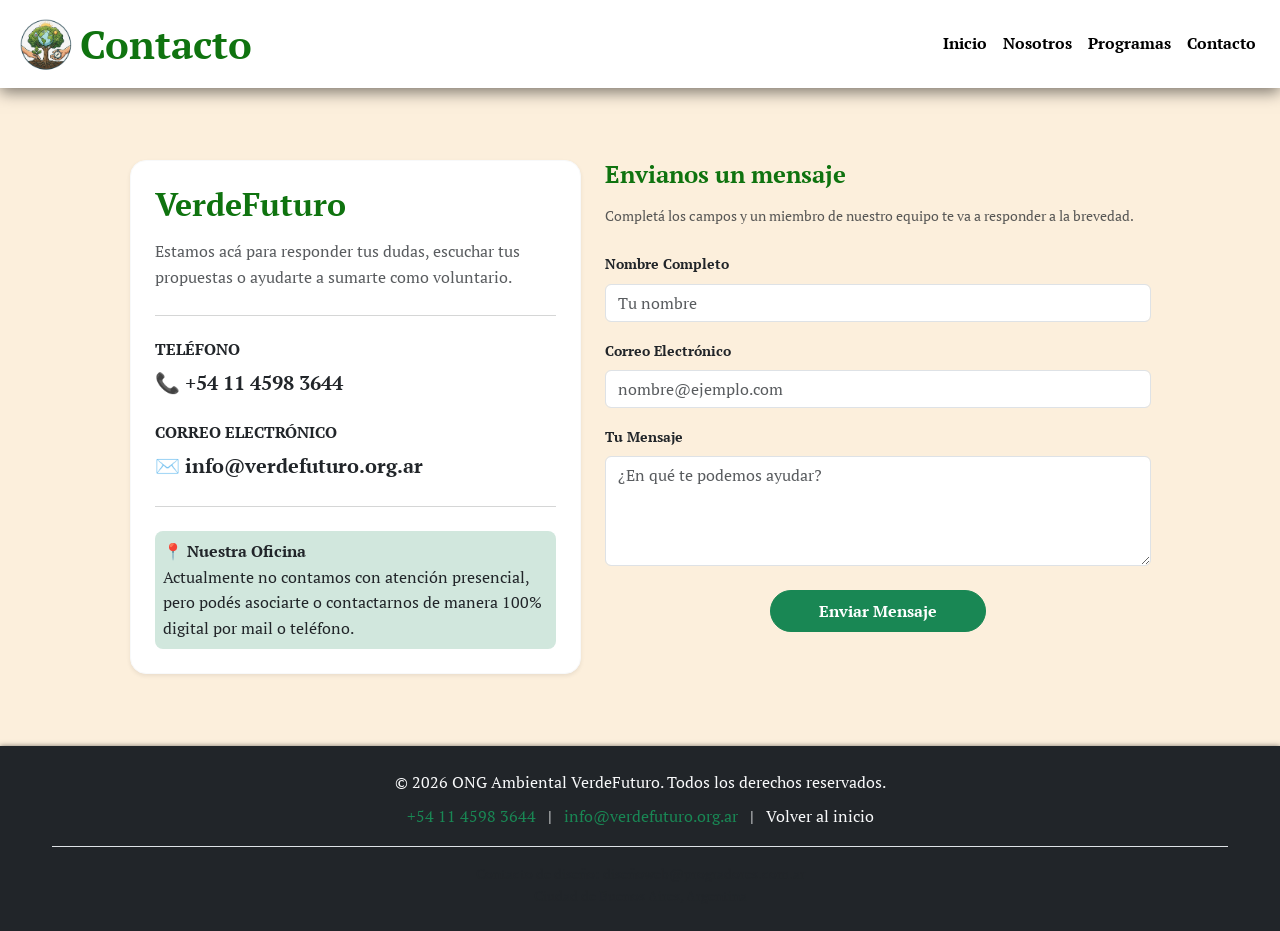
==== contacto.html @ bfc44a6f "style: cambio fondo de oficina" ====
<!DOCTYPE html>
<html lang="es">
<head>
    <meta charset="UTF-8">
    <meta name="viewport" content="width=device-width, initial-scale=1.0">
    <title>Contacto | VerdeFuturo</title>
    <link rel="preconnect" href="https://fonts.googleapis.com">
    <link rel="preconnect" href="https://fonts.gstatic.com" crossorigin>
    <link href="https://fonts.googleapis.com/css2?family=Arsenal:ital,wght@0,400;0,700;1,400;1,700&family=Istok+Web:ital,wght@0,400;0,700;1,400;1,700&family=Open+Sans:ital,wght@0,300..800;1,300..800&family=PT+Serif:ital,wght@0,400;0,700;1,400;1,700&display=swap" rel="stylesheet">
    <link href="https://cdn.jsdelivr.net/npm/bootstrap@5.3.3/dist/css/bootstrap.min.css" rel="stylesheet">
    <link rel="stylesheet" href="css/estilos.css">
</head>
<body id="subir-al-inicio">
    <header> 
        <nav class="navbar navbar-expand-lg px-3">
            <div class="navbar-brand logo d-flex align-items-center gap-1">
                <a href="index.html"><img src="imagenes/verdefuturo.png" alt="Logotipo de la ONG" class="d-inline-block align-text-top" loading="lazy"></a>
                <h1 id="titulo">Contacto</h1>
            </div>
            <button class="navbar-toggler" type="button" data-bs-toggle="collapse" data-bs-target="#menuCelular">
                <span class="navbar-toggler-icon"></span>
            </button>
            <div class="collapse navbar-collapse" id="menuCelular">
                <ul class="navbar-nav ms-auto text-center">
                    <li class="nav-item"><a class="nav-link" href="index.html">Inicio</a></li>
                    <li class="nav-item"><a class="nav-link" href="nosotros.html">Nosotros</a></li>
                    <li class="nav-item"><a class="nav-link" href="programas.html">Programas</a></li>
                    <li class="nav-item"><a class="nav-link" href="contacto.html">Contacto</a></li>
                </ul>
            </div>
        </nav>
    </header>
    <main class="container my-5">
        <div class="row g-4 justify-content-center">
            
            <div class="col-12 col-md-5">
                <div class="p-4 h-100 rounded-4 shadow-sm bg-white border border-light">
                    <h2 class="mb-3 color-texto-primario fw-bold">VerdeFuturo</h2>
                    <p class="text-muted mb-4">Estamos acá para responder tus dudas, escuchar tus propuestas o ayudarte a sumarte como voluntario.</p>
                    
                    <hr class="text-muted my-4">

                    <div class="mb-4">
                        <h3 class="fs-6 fw-bold text-uppercase">Teléfono</h3>
                        <a href="tel:+541145983644" class="d-block text-decoration-none text-dark fw-semibold fs-5">📞 +54 11 4598 3644</a>
                    </div>

                    <div class="mb-4">
                        <h3 class="fs-6 fw-bold text-uppercase">Correo Electrónico</h3>
                        <a href="mailto:info@verdefuturo.org.ar" class="d-block text-decoration-none text-dark fw-semibold fs-5">✉️ info@verdefuturo.org.ar</a>
                    </div>

                    <hr class="text-muted my-4">

                    <div class="bg-success-subtle border-0 rounded-3 p-2"> 
                        <strong class="d-block">📍 Nuestra Oficina</strong>
                        Actualmente no contamos con atención presencial, pero podés asociarte o contactarnos de manera 100% digital por mail o teléfono.
                    </div>
                </div>
            </div>
            <div class="col-12 col-md-6">
                <form class="formulario-inscripcion h-100 m-0">
                    <h3 class="h4 fw-bold mb-3 color-texto-primario">Envianos un mensaje</h3>
                    <p class="text-muted small mb-4">Completá los campos y un miembro de nuestro equipo te va a responder a la brevedad.</p>

                    <div class="mb-3">
                        <label for="nombreContacto" class="form-label fw-bold small">Nombre Completo</label>
                        <input type="text" class="form-control" id="nombreContacto" placeholder="Tu nombre" required>
                    </div>
                    <div class="mb-3">
                        <label for="emailContacto" class="form-label fw-bold small">Correo Electrónico</label>
                        <input type="email" class="form-control" id="emailContacto" placeholder="nombre@ejemplo.com" required>
                    </div>

                    <div class="mb-3">
                        <label for="mensajeContacto" class="form-label fw-bold small">Tu Mensaje</label>
                        <textarea class="form-control" id="mensajeContacto" rows="4" placeholder="¿En qué te podemos ayudar?" required></textarea>
                    </div>

                    <div class="text-center mt-4">
                        <button type="submit" class="btn btn-success rounded-pill fw-bold px-5 py-2">Enviar Mensaje</button>
                    </div>
                </form>
            </div>
        </div>
    </main>
    <footer class="bg-dark text-light py-4 mt-5 text-center">
        <div class="container" style="max-width: 1200px;">
            <p class="mb-2">&copy; 2026 ONG Ambiental VerdeFuturo. Todos los derechos reservados.</p>
            <div class="mb-3">
                <a href="tel:+541145983644" class="text-success text-decoration-none mx-2">+54 11 4598 3644</a> | 
                <a href="mailto:info@verdefuturo.org.ar" class="text-success text-decoration-none mx-2">info@verdefuturo.org.ar</a> | 
                <a href="#subir-al-inicio" class="text-light text-decoration-none mx-2">Volver al inicio</a>
            </div>
            <address class="text-muted small m-0 border-top pt-3">
                Contacto de diseño: <a href="mailto:diseñoweb@progradores.com.ar" class="text-muted text-decoration-none">diseñoweb@progradores.com.ar</a><br>
                Ciudad de Buenos Aires, Argentina
            </address>
        </div>
    </footer>
    <script src="https://cdn.jsdelivr.net/npm/bootstrap@5.3.3/dist/js/bootstrap.bundle.min.js"></script>
</body>
</html>
---- css/estilos.css ----
/* VARIABLES */
:root{
    --color-primario: rgb(15, 115, 15);
    --color-secundario: #2ba329;
    --color-caja: #c9b0afc2;
    --fuente: "PT Serif", serif;    /* Fuente importada de google fonts*/
}

*{
    box-sizing: border-box;
    margin: 0;
    padding: 0;
}
.color-texto-primario{
    color: var(--color-primario)
}
header{
    position: sticky;   /* Permite que el header se quede fijo en la parte superior al hacer scroll */
    top: 0;             /* Se pega al top de la ventana */
    width: 100%;         /* Ocupa todo el ancho de la ventana */
    font-family: var(--fuente);
    background-color: white;
    z-index: 1; /*Para que quede encima de todo*/
    box-shadow: 0 4px 15px rgba(0, 0, 0, 0.518); /* Sombra */
}

/* NAVBAR */
.nav-link{
    color: black;
    font-weight: bold;
}

/*Aplicamos el color verde de la ONG y el subrayado al pasar el mouse */
.nav-link:hover {
    color: var(--color-primario);
    text-decoration: underline;
}
/*header .nav-links{
    display: flex;
    align-items: center;
    justify-content: space-between;
    padding: 0.5rem;
    color: black;
}

/* LOGO + TEXTO A LA IZQUIERDA */
/*header .logo{
    display: flex;
    align-items: center;
    gap: 1rem;
}

/* IMAGEN */
header .logo img{
    transition: 0.2s;
    cursor: pointer;
    width: 60px;
    height: 60px;
}

header .logo img:hover{
    transform: scale(1.1);
}

/* TEXTO */
header .logo h1{
    margin: 0;
    color: var(--color-primario);
}


body{
    font-family: var(--fuente);
    font-size: 16px;
    line-height: 1.6;   /* Separación de renglones */
    margin: 0 auto;     /* Separación del resto de los elementos */
    background-color: rgb(252, 239, 220);
}

/*MENU*/
main{
    padding: 1.5rem;
}

main .menu-presentacion{
    text-align: center;
    background-image: url('../imagenes/portada.png');
    border-radius: 30px;
    box-shadow: 0px 0px 5px rgb(0, 0, 0, 0.7);
    background-size: cover;
    background-repeat: no-repeat;
    background-position: center center;

    width: 100%;
    height: clamp(400px,100vh,800px);

    display: flex;
    flex-direction: column;
    justify-content: center;
    align-items: center;
    margin-bottom: 1.5rem;  /* Separación con que bloque inferior*/
}  
.menu-texto{
    margin-top: -150px;
}
.menu-texto h2{
    text-shadow: 2px 2px 5px rgba(0, 0, 0, 0.2);
}
.menu-texto p{
    color: rgb(255, 255, 255);
    text-shadow: 2px 2px 5px rgba(0, 0, 0, 1);
}

main .boton-presentacion button{
    margin-top: 25px;
    margin-left: 10px;
    margin-right: 10px;
}

article, footer .formulario{
    background-color: white;
}

article{
    margin: 20px 20px 15px;
    border: solid white;
    border-radius: 30px;
}
article em{
    font-style: normal;
}
/* TODOS LOS SIGUIENTES ESTILOS SE USAN EN EL INDEX.HTML*/
.estilo-container{  /* Bloque genérico*/
    margin-top: 20px;
    box-shadow: 0px 0px 5px rgba(0, 0, 0, 0.5);
    border: solid white;
    border-radius: 30px;
    background-color: white;
    padding: 1.5rem;
}
.contenedor-resaltado{ /* Se encarga de resaltar la palabras importantes*/
    color: var(--color-primario);
    font-weight: bold;
}
.contenedor-texto{ /* Bloque genérico de centrado de texto*/
    display: flex;
    flex-direction: column;
    justify-content: center;
    align-items: center;
    text-align: center;
}
.contenedor-imagen{
    max-width: 250px;
}
.color-bloq-impacto-logrado{
    color: var(--color-secundario);
}
footer{
    font-size: 1rem;
    color: rgb(0, 0, 0);
    box-shadow: 0px 0px 5px rgba(0, 0, 0, 0.5);
}

.formulario form{
    display: flex;
    flex-direction: column;
    gap: 0.3rem;
}

.formulario label {
    font-weight: bold;
}

.formulario input, .formulario select, .formulario textarea {
    font-family: var(--fuente);
    padding: 0.3rem;
    font-size: small;
}

/* button{
    background-color: var(--color-secundario);
    color: white;
    border: none;
    padding: 1rem;
    cursor: pointer;
    border-radius: 20px;
    font-size: medium;
    font-weight: bold;
    align-self: center;
    font-size: small;
    display: inline-block;
    transition: 0.2s;
}

button:hover{
    transform: scale(1.1);
} */

.resaltar{
    color: rgb(6, 138, 6);
    text-shadow: 2px 2px 5px rgba(0, 0, 0, 0.607);
}

.quienes-somos{
    padding: 1rem;
    margin: 10px;
    border-radius: 10px;
}

.quienes-somos img{
    width: 100%;
    max-width: 400px;
    margin: 1rem auto;
}

.contenedor-programas{
    display: flex; /* Permite usar flexbox para organizar las tarjetas de los programas */
    flex-direction: row; /* Organiza las tarjetas en una fila */
    gap: 30px; /* Agrega espacio entre las tarjetas */
    justify-content: center; /* Distribuye las tarjetas estirando el espacio sobrante entre ellas hacia los extremos */
    padding: 20px; /* Agrega algo de espacio alrededor de las tarjetas para que no queden pegadas al borde del contenedor */
    padding-top: 0; /* Elimina el padding superior para que las tarjetas queden más cerca del menu */
    flex-wrap: wrap; /* Permite que las tarjetas se ajusten a la siguiente línea si ya no caben en la pantalla */
}

.tarjeta {
    flex: 1 1 280px; 
    max-width: 400px; /* Forzamos a que sean más largas hacia abajo */
    min-height: auto; 
    
    background-color: white; 
    padding: 15px 20px; 
    box-shadow: 0px 0px 5px rgba(0, 0, 0, 0.3); 
    display: flex; 
    flex-direction: column; 
    border-radius: 8px; 
    justify-content: space-between; 
    
    /* NUEVO: Esto empuja físicamente hacia abajo cualquier caja que venga después. En si movemos un toque mas abajo el formulario. */
    margin-bottom: 60px !important; 
}

.tarjeta h2 {
    font-size: 1.35rem; /* Título más moderado */
    text-align: center;
    margin-bottom: 12px;
    color: var(--color-primario);
    font-weight: bold;
}

.tarjeta p {
    font-size: 0.88rem; /* Texto descriptivo un poco más pequeño */
    margin-bottom: 8px; /* Reduce la separación entre párrafos */
    line-height: 1.3;   /* Renglones un poco más juntos */
}

/* 3. Compactamos las listas (ol, ul) */
.tarjeta ol, .tarjeta ul {
    padding-left: 20px;
    margin-bottom: 12px; /* Espacio antes de la foto */
}

.tarjeta li {
    font-size: 0.88rem;
    margin-bottom: 4px; /* Junta los ítems de las listas */
}


.tarjeta .imagen-programa {
    width: 100%;        /* Ocupa todo el ancho de la tarjeta */
    height: auto;      /* Altura natural sin cortarse */
    object-fit: contain;  /* Toda la imagen queda dentro de la tarjeta */
    border-radius: 6px; /* Bordes suaves para la foto */
    margin-top: auto;   /* Asegura que se pegue abajo de todo */
}

.imagen-programa {
    width: 100%; /* La imagen ocupará todo el ancho del contenedor de la tarjeta */
    height: auto; /* Modifica el alto automaticamente para mantener la proporción */
    object-fit: cover; /* Hace que la imagen llene el contenedor de forma proporcional sin deformarse */
    border-radius: 8px; /* Agrega bordes redondeados a la imagen para que coincida con el estilo de la tarjeta */
}

h1{
    color: var(--color-primario);
    font-weight: bold;
}

html {
    scroll-behavior: smooth; /* Hace que toda la página scrollee suave */
}

/* Evita que el menú sticky tape el inicio al usar enlaces # */
#subir-al-inicio {
    scroll-margin-top: 100px; 
}
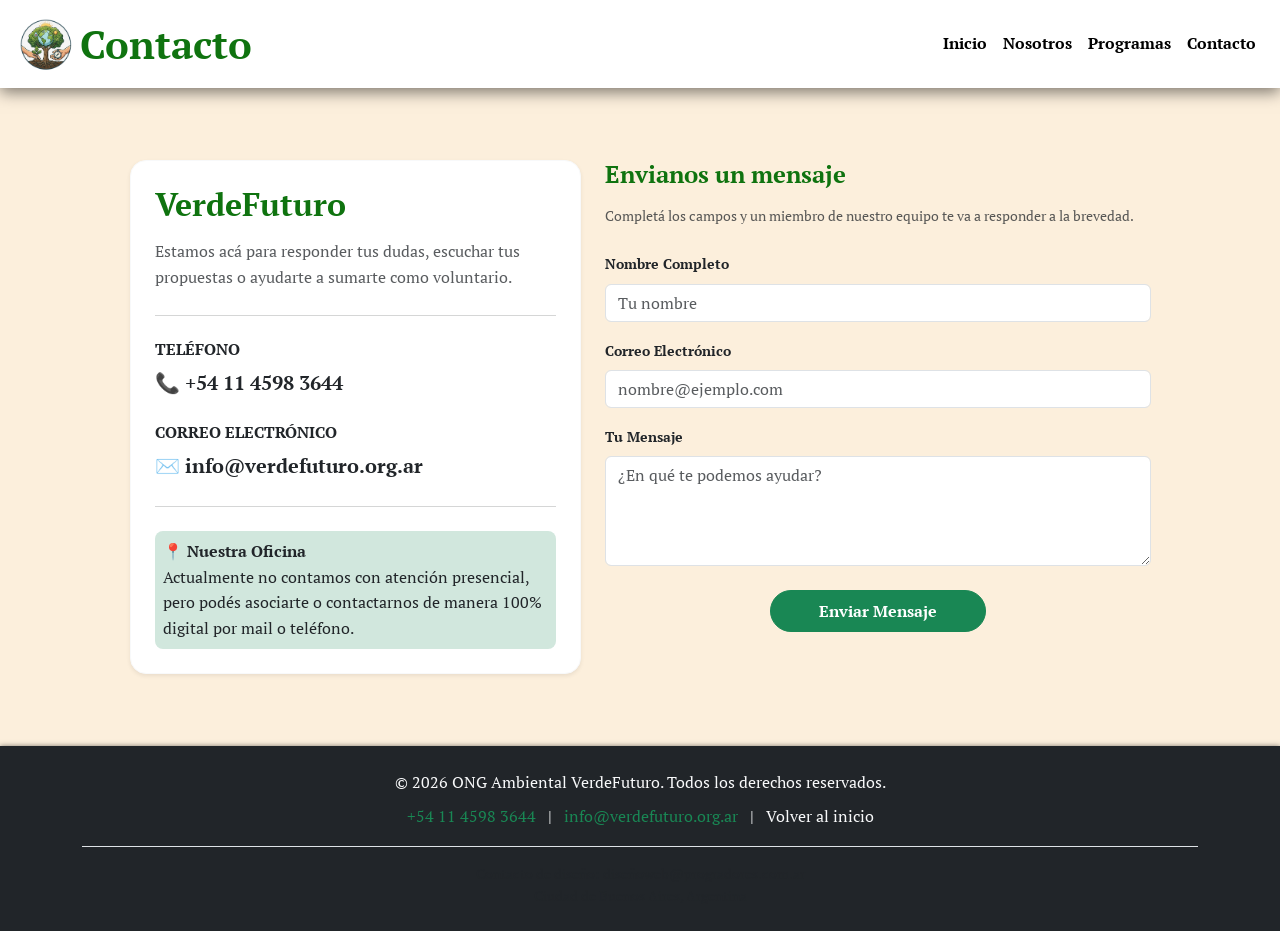
==== commit 91171905: "refactor: elimino estilo en linea del footer" ====
--- a/contacto.html
+++ b/contacto.html
@@ -85,7 +85,7 @@
         </div>
     </main>
     <footer class="bg-dark text-light py-4 mt-5 text-center">
-        <div class="container" style="max-width: 1200px;">
+        <div class="container">
             <p class="mb-2">&copy; 2026 ONG Ambiental VerdeFuturo. Todos los derechos reservados.</p>
             <div class="mb-3">
                 <a href="tel:+541145983644" class="text-success text-decoration-none mx-2">+54 11 4598 3644</a> | 
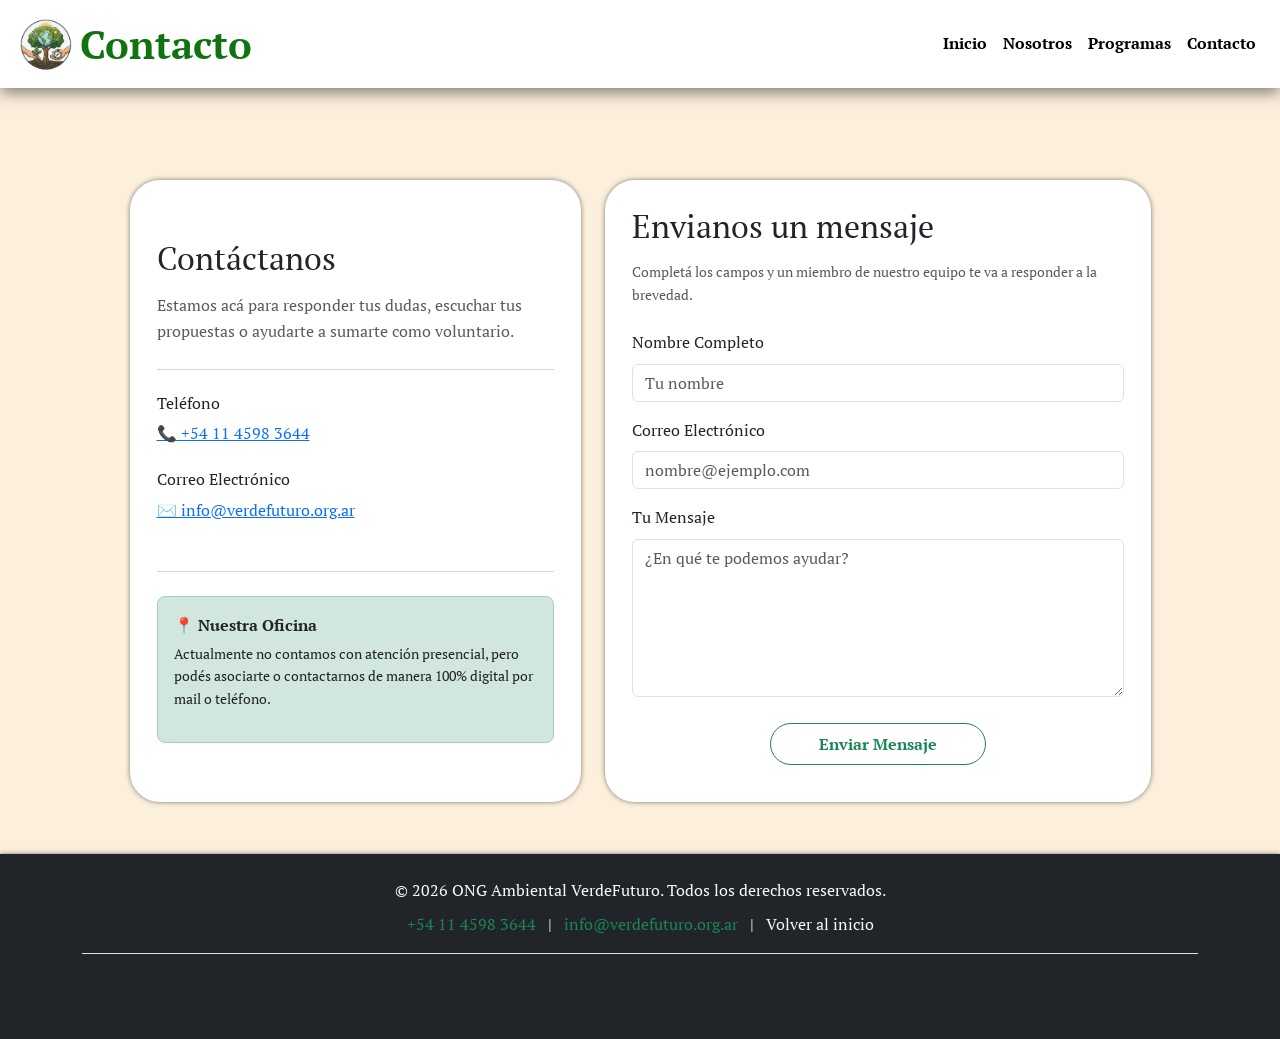
==== commit 453cebb6: "refactor: optimizo estructura del formulario y diseno de contacto" ====
--- a/contacto.html
+++ b/contacto.html
@@ -33,52 +33,52 @@
     <main class="container my-5">
         <div class="row g-4 justify-content-center">
             
-            <div class="col-12 col-md-5">
-                <div class="p-4 h-100 rounded-4 shadow-sm bg-white border border-light">
-                    <h2 class="mb-3 color-texto-primario fw-bold">VerdeFuturo</h2>
-                    <p class="text-muted mb-4">Estamos acá para responder tus dudas, escuchar tus propuestas o ayudarte a sumarte como voluntario.</p>
+            <div class="col-12 col-md-5 d-flex">
+                <div class="estilo-container borde-sup-verde h-100 d-flex flex-column w-100 justify-content-center">
+                    <h2 class="mb-3 titulos">Contáctanos</h2>
+                    <p class="text-muted mb-0">Estamos acá para responder tus dudas, escuchar tus propuestas o ayudarte a sumarte como voluntario.</p>
                     
                     <hr class="text-muted my-4">
 
                     <div class="mb-4">
-                        <h3 class="fs-6 fw-bold text-uppercase">Teléfono</h3>
-                        <a href="tel:+541145983644" class="d-block text-decoration-none text-dark fw-semibold fs-5">📞 +54 11 4598 3644</a>
+                        <h3 class="fs-6 sub-contacto mb-2">Teléfono</h3>
+                        <a href="tel:+541145983644" class="link-contacto">📞 +54 11 4598 3644</a>
                     </div>
 
                     <div class="mb-4">
-                        <h3 class="fs-6 fw-bold text-uppercase">Correo Electrónico</h3>
-                        <a href="mailto:info@verdefuturo.org.ar" class="d-block text-decoration-none text-dark fw-semibold fs-5">✉️ info@verdefuturo.org.ar</a>
+                        <h3 class="fs-6 sub-contacto mb-2">Correo Electrónico</h3>
+                        <a href="mailto:info@verdefuturo.org.ar" class="link-contacto">✉️ info@verdefuturo.org.ar</a>
                     </div>
 
                     <hr class="text-muted my-4">
 
-                    <div class="bg-success-subtle border-0 rounded-3 p-2"> 
-                        <strong class="d-block">📍 Nuestra Oficina</strong>
-                        Actualmente no contamos con atención presencial, pero podés asociarte o contactarnos de manera 100% digital por mail o teléfono.
+                    <div class="bg-success-subtle rounded-3 p-3 border border-success-subtle"> 
+                        <strong class="d-block mb-1">📍 Nuestra Oficina</strong>
+                        <p class="small text-dark">Actualmente no contamos con atención presencial, pero podés asociarte o contactarnos de manera 100% digital por mail o teléfono.</p>
                     </div>
                 </div>
             </div>
             <div class="col-12 col-md-6">
-                <form class="formulario-inscripcion h-100 m-0">
-                    <h3 class="h4 fw-bold mb-3 color-texto-primario">Envianos un mensaje</h3>
+                <form class="estilo-container borde-sup-verde h-100 d-flex flex-column w-100 p-4">
+                    <h2 class="mb-3 titulos">Envianos un mensaje</h2>
                     <p class="text-muted small mb-4">Completá los campos y un miembro de nuestro equipo te va a responder a la brevedad.</p>
 
                     <div class="mb-3">
-                        <label for="nombreContacto" class="form-label fw-bold small">Nombre Completo</label>
+                        <label for="nombreContacto" class="form-label">Nombre Completo</label>
                         <input type="text" class="form-control" id="nombreContacto" placeholder="Tu nombre" required>
                     </div>
                     <div class="mb-3">
-                        <label for="emailContacto" class="form-label fw-bold small">Correo Electrónico</label>
+                        <label for="emailContacto" class="form-label">Correo Electrónico</label>
                         <input type="email" class="form-control" id="emailContacto" placeholder="nombre@ejemplo.com" required>
                     </div>
 
                     <div class="mb-3">
-                        <label for="mensajeContacto" class="form-label fw-bold small">Tu Mensaje</label>
-                        <textarea class="form-control" id="mensajeContacto" rows="4" placeholder="¿En qué te podemos ayudar?" required></textarea>
+                        <label for="mensajeContacto" class="form-label">Tu Mensaje</label>
+                        <textarea class="form-control textarea-fijo" id="mensajeContacto" rows="6" placeholder="¿En qué te podemos ayudar?" required></textarea>
                     </div>
 
-                    <div class="text-center mt-4">
-                        <button type="submit" class="btn btn-success rounded-pill fw-bold px-5 py-2">Enviar Mensaje</button>
+                    <div class="flex-grow-1 d-flex align-items-center justify-content-center">
+                        <button type="submit" class="btn btn-outline-success rounded-pill fw-bold px-5 py-2">Enviar Mensaje</button>
                     </div>
                 </form>
             </div>
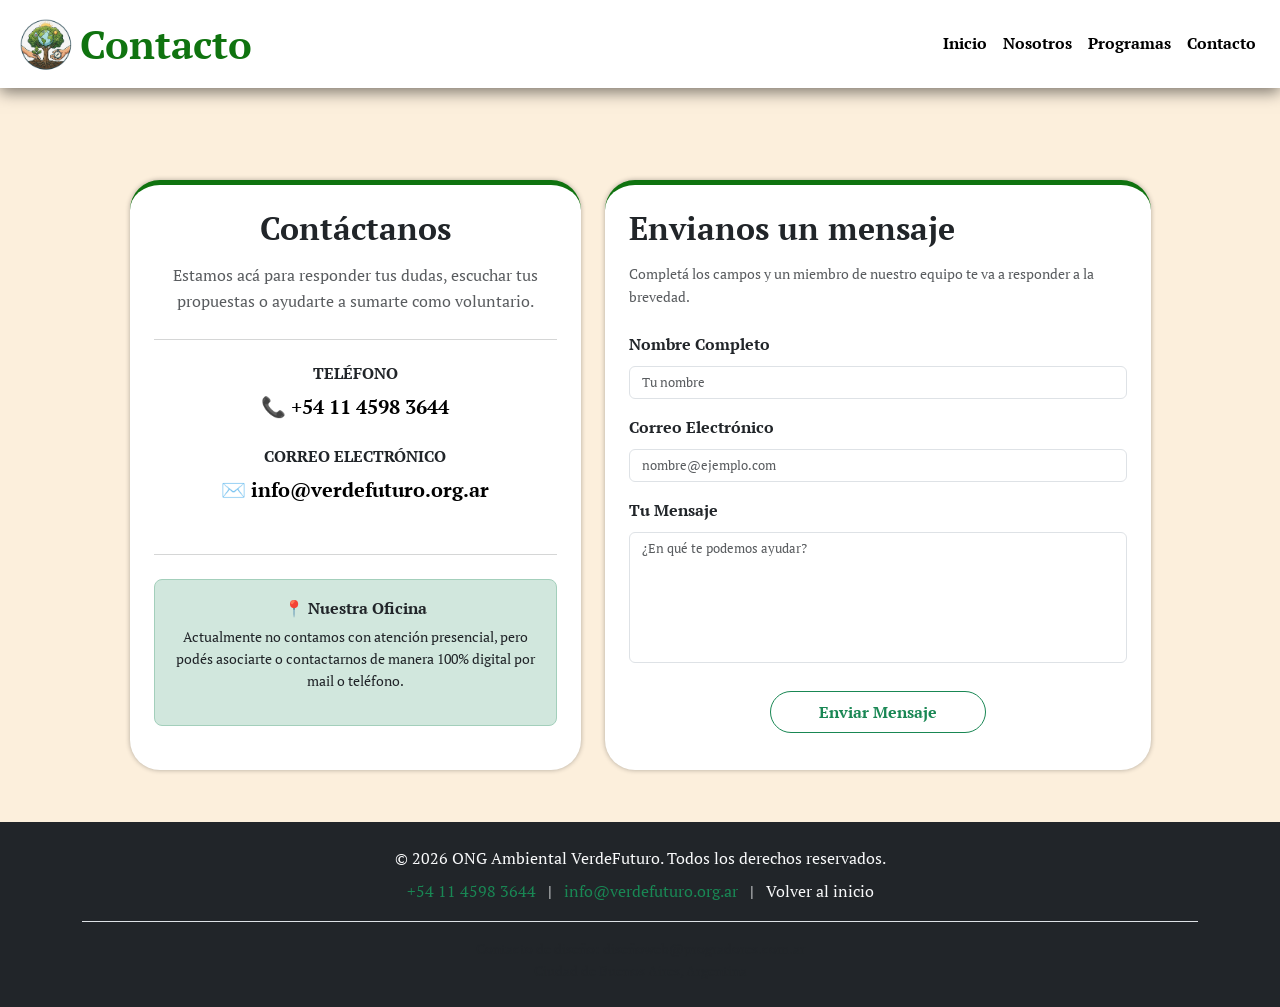
==== commit 2751f8f6: "feat: acomodar estructura html con bootstrap y unificar hoja de estilos css" ====
--- a/contacto.html
+++ b/contacto.html
@@ -34,11 +34,11 @@
         <div class="row g-4 justify-content-center">
             
             <div class="col-12 col-md-5 d-flex">
-                <div class="estilo-container borde-sup-verde h-100 d-flex flex-column w-100 justify-content-center">
+                <div class="estilo-container borde-sup-verde h-100 contenedor-texto justify-content-start">
                     <h2 class="mb-3 titulos">Contáctanos</h2>
                     <p class="text-muted mb-0">Estamos acá para responder tus dudas, escuchar tus propuestas o ayudarte a sumarte como voluntario.</p>
                     
-                    <hr class="text-muted my-4">
+                    <hr class="text-muted my-4 w-100">
 
                     <div class="mb-4">
                         <h3 class="fs-6 sub-contacto mb-2">Teléfono</h3>
@@ -50,7 +50,7 @@
                         <a href="mailto:info@verdefuturo.org.ar" class="link-contacto">✉️ info@verdefuturo.org.ar</a>
                     </div>
 
-                    <hr class="text-muted my-4">
+                    <hr class="text-muted my-4 w-100">
 
                     <div class="bg-success-subtle rounded-3 p-3 border border-success-subtle"> 
                         <strong class="d-block mb-1">📍 Nuestra Oficina</strong>
--- a/css/estilos.css
+++ b/css/estilos.css
@@ -1,19 +1,39 @@
 /* VARIABLES */
 :root{
+    /* Paleta de Colores*/
     --color-primario: rgb(15, 115, 15);
     --color-secundario: #2ba329;
-    --color-caja: #c9b0afc2;
+    --color-caja: white;
+    --color-texto-oscuro: black;
+    /* Sombras y Animaciones */
+    --sombra-principal: 0px 4px 15px rgba(0, 0, 0, 0.5);
+    --sombra-suave: 0px 0px 5px rgba(0, 0, 0, 0.3);
+    --transicion-suave: 0.2s ease-in-out;
+    /* Tipografia y Estructura */
     --fuente: "PT Serif", serif;    /* Fuente importada de google fonts*/
-}
-
-*{
-    box-sizing: border-box;
-    margin: 0;
-    padding: 0;
-}
-.color-texto-primario{
-    color: var(--color-primario)
-}
+    --radio-contenedor: 30px;
+    --radio-tarjeta: 10px;
+}
+
+/* RESET Y CONFIGURACION GLOBAL */
+html {
+    scroll-behavior: smooth; /* Hace que toda la página scrollee suave */
+}
+
+body{
+    font-family: var(--fuente);
+    font-size: 16px;
+    line-height: 1.6;   /* Separación de renglones */
+    margin: 0 auto;     /* Separación del resto de los elementos */
+    background-color: rgb(252, 239, 220);
+}
+
+main{
+    padding: 1.5rem;
+}
+
+/* HEADER Y NAVEGACION */
+
 header{
     position: sticky;   /* Permite que el header se quede fijo en la parte superior al hacer scroll */
     top: 0;             /* Se pega al top de la ventana */
@@ -24,35 +44,8 @@
     box-shadow: 0 4px 15px rgba(0, 0, 0, 0.518); /* Sombra */
 }
 
-/* NAVBAR */
-.nav-link{
-    color: black;
-    font-weight: bold;
-}
-
-/*Aplicamos el color verde de la ONG y el subrayado al pasar el mouse */
-.nav-link:hover {
-    color: var(--color-primario);
-    text-decoration: underline;
-}
-/*header .nav-links{
-    display: flex;
-    align-items: center;
-    justify-content: space-between;
-    padding: 0.5rem;
-    color: black;
-}
-
-/* LOGO + TEXTO A LA IZQUIERDA */
-/*header .logo{
-    display: flex;
-    align-items: center;
-    gap: 1rem;
-}
-
-/* IMAGEN */
 header .logo img{
-    transition: 0.2s;
+    transition: var(--transicion-suave);
     cursor: pointer;
     width: 60px;
     height: 60px;
@@ -62,26 +55,13 @@
     transform: scale(1.1);
 }
 
-/* TEXTO */
 header .logo h1{
     margin: 0;
     color: var(--color-primario);
-}
-
-
-body{
-    font-family: var(--fuente);
-    font-size: 16px;
-    line-height: 1.6;   /* Separación de renglones */
-    margin: 0 auto;     /* Separación del resto de los elementos */
-    background-color: rgb(252, 239, 220);
-}
-
-/*MENU*/
-main{
-    padding: 1.5rem;
-}
-
+    font-weight: bold;
+}
+
+/* FLEXBOX Y POSICIONAMIENTO */
 main .menu-presentacion{
     text-align: center;
     background-image: url('../imagenes/portada.png');
@@ -90,16 +70,15 @@
     background-size: cover;
     background-repeat: no-repeat;
     background-position: center center;
-
     width: 100%;
     height: clamp(400px,100vh,800px);
-
     display: flex;
     flex-direction: column;
     justify-content: center;
     align-items: center;
     margin-bottom: 1.5rem;  /* Separación con que bloque inferior*/
 }  
+
 .menu-texto{
     margin-top: -150px;
 }
@@ -111,37 +90,21 @@
     text-shadow: 2px 2px 5px rgba(0, 0, 0, 1);
 }
 
-main .boton-presentacion button{
-    margin-top: 25px;
-    margin-left: 10px;
-    margin-right: 10px;
-}
-
-article, footer .formulario{
-    background-color: white;
-}
-
-article{
-    margin: 20px 20px 15px;
-    border: solid white;
-    border-radius: 30px;
-}
-article em{
-    font-style: normal;
-}
-/* TODOS LOS SIGUIENTES ESTILOS SE USAN EN EL INDEX.HTML*/
+/* TARJETAS Y BLOQUES SEMANTICOS */
 .estilo-container{  /* Bloque genérico*/
     margin-top: 20px;
-    box-shadow: 0px 0px 5px rgba(0, 0, 0, 0.5);
+    box-shadow: var(--sombra-suave);
     border: solid white;
-    border-radius: 30px;
-    background-color: white;
+    border-radius: var(--radio-contenedor);
+    background-color: var(--color-caja);
     padding: 1.5rem;
 }
-.contenedor-resaltado{ /* Se encarga de resaltar la palabras importantes*/
-    color: var(--color-primario);
-    font-weight: bold;
-}
+
+.borde-sup-verde {
+  border: none; /* Borra los bordes generados por .estilo-container */
+  border-top: 5px solid var(--color-primario); /* Pone solo un borde superior de color */
+}
+
 .contenedor-texto{ /* Bloque genérico de centrado de texto*/
     display: flex;
     flex-direction: column;
@@ -149,148 +112,120 @@
     align-items: center;
     text-align: center;
 }
-.contenedor-imagen{
-    max-width: 250px;
-}
-.color-bloq-impacto-logrado{
-    color: var(--color-secundario);
-}
+
+.tarjeta {
+    flex: 1 1 250px; 
+    width: 100%;
+    display: flex; 
+    flex-direction: column;
+}
+
+.titulo-tarjeta {
+    text-align: center;
+    margin-bottom: 12px;
+    color: var(--color-primario);
+    font-weight: bold;
+}
+
+.contenido-tarjeta {
+    font-size: 1rem;
+    margin-bottom: 8px;
+    line-height: 1.3rem;
+}
+
+.lista-tarjeta {
+    font-size: 1rem;
+    font-weight: 600;
+    padding-left: 1.2rem;
+}
+
+#subir-al-inicio { /* Evita que el menú sticky tape el inicio al usar enlaces # */
+    scroll-margin-top: 100px; 
+}
+
+/* IMAGENES */
+.contenedor-imagen {
+  max-width: 250px;
+}
+
+.img-tarjeta {
+    width: 100%; /* La imagen ocupará todo el ancho del contenedor de la tarjeta */
+    height: auto; /* Modifica el alto automaticamente para mantener la proporción */
+    object-fit: contain; /* Hace que la imagen llene el contenedor de forma proporcional sin deformarse */
+    border-radius: 10px; /* Agrega bordes redondeados a la imagen para que coincida con el estilo de la tarjeta */
+}
+
+.img-nosotros {
+  width: 100%;
+  max-width: 450px;
+  height: auto;
+  border-radius: 20px;
+  object-fit: cover; /* Evita distorsion si cambia de proporción */
+  display: block;
+}
+
+.foto-integrante {
+  width: 120px; /* Tamaño fijado */
+  aspect-ratio: 1/1; /* Forza a que sea un cuadrado perfecto para que el circulo no se deforme */
+  object-fit: cover; /* Centra la imagen en el circulo */
+}
+
+/* COMPONENTES DE FORMULARIOS */
+.form-label {
+    font-weight: bold;
+}
+
+.form-control, .form-select {
+    font-size: small;
+}
+
+.textarea-fijo {
+  resize: none; /* Bloquea la esquina para que el usuario no estire la caja */
+  overflow-y: auto; /* Activa el scroll vertical solo cuando el texo se desborde */
+}
+
+/* BOOTSTRAP - PERSONALIZACIONES */
+.nav-link{
+    color: var(--color-texto-oscuro);
+    font-weight: bold;
+}
+
+.link-contacto {
+  text-decoration: none;
+  color: var(--color-texto-oscuro);
+  font-weight: 600;
+  font-size: 1.25rem;
+  transition: color 0.15s ease-in-out;
+}
+
+.nav-link:hover, a.link-contacto:hover { /*Aplicamos el color verde de la ONG y el subrayado al pasar el mouse */
+    color: var(--color-primario);
+    text-decoration: underline;
+}
+
+.contenedor-resaltado{ /* Se encarga de resaltar la palabras importantes*/
+    color: var(--color-primario);
+    font-weight: bold;
+}
+
+.resaltar{
+    color: rgb(6, 138, 6);
+    text-shadow: 2px 2px 5px var(--sombra-suave);
+}
+
+.sub-contacto {
+  font-weight: bold;
+  text-transform: uppercase;
+}
+
 footer{
     font-size: 1rem;
-    color: rgb(0, 0, 0);
-    box-shadow: 0px 0px 5px rgba(0, 0, 0, 0.5);
-}
-
-.formulario form{
-    display: flex;
-    flex-direction: column;
-    gap: 0.3rem;
-}
-
-.formulario label {
-    font-weight: bold;
-}
-
-.formulario input, .formulario select, .formulario textarea {
-    font-family: var(--fuente);
-    padding: 0.3rem;
-    font-size: small;
-}
-
-/* button{
-    background-color: var(--color-secundario);
-    color: white;
-    border: none;
-    padding: 1rem;
-    cursor: pointer;
-    border-radius: 20px;
-    font-size: medium;
-    font-weight: bold;
-    align-self: center;
-    font-size: small;
-    display: inline-block;
-    transition: 0.2s;
-}
-
-button:hover{
-    transform: scale(1.1);
-} */
-
-.resaltar{
-    color: rgb(6, 138, 6);
-    text-shadow: 2px 2px 5px rgba(0, 0, 0, 0.607);
-}
-
-.quienes-somos{
-    padding: 1rem;
-    margin: 10px;
-    border-radius: 10px;
-}
-
-.quienes-somos img{
-    width: 100%;
-    max-width: 400px;
-    margin: 1rem auto;
-}
-
-.contenedor-programas{
-    display: flex; /* Permite usar flexbox para organizar las tarjetas de los programas */
-    flex-direction: row; /* Organiza las tarjetas en una fila */
-    gap: 30px; /* Agrega espacio entre las tarjetas */
-    justify-content: center; /* Distribuye las tarjetas estirando el espacio sobrante entre ellas hacia los extremos */
-    padding: 20px; /* Agrega algo de espacio alrededor de las tarjetas para que no queden pegadas al borde del contenedor */
-    padding-top: 0; /* Elimina el padding superior para que las tarjetas queden más cerca del menu */
-    flex-wrap: wrap; /* Permite que las tarjetas se ajusten a la siguiente línea si ya no caben en la pantalla */
-}
-
-.tarjeta {
-    flex: 1 1 280px; 
-    max-width: 400px; /* Forzamos a que sean más largas hacia abajo */
-    min-height: auto; 
-    
-    background-color: white; 
-    padding: 15px 20px; 
-    box-shadow: 0px 0px 5px rgba(0, 0, 0, 0.3); 
-    display: flex; 
-    flex-direction: column; 
-    border-radius: 8px; 
-    justify-content: space-between; 
-    
-    /* NUEVO: Esto empuja físicamente hacia abajo cualquier caja que venga después. En si movemos un toque mas abajo el formulario. */
-    margin-bottom: 60px !important; 
-}
-
-.tarjeta h2 {
-    font-size: 1.35rem; /* Título más moderado */
-    text-align: center;
-    margin-bottom: 12px;
-    color: var(--color-primario);
-    font-weight: bold;
-}
-
-.tarjeta p {
-    font-size: 0.88rem; /* Texto descriptivo un poco más pequeño */
-    margin-bottom: 8px; /* Reduce la separación entre párrafos */
-    line-height: 1.3;   /* Renglones un poco más juntos */
-}
-
-/* 3. Compactamos las listas (ol, ul) */
-.tarjeta ol, .tarjeta ul {
-    padding-left: 20px;
-    margin-bottom: 12px; /* Espacio antes de la foto */
-}
-
-.tarjeta li {
-    font-size: 0.88rem;
-    margin-bottom: 4px; /* Junta los ítems de las listas */
-}
-
-
-.tarjeta .imagen-programa {
-    width: 100%;        /* Ocupa todo el ancho de la tarjeta */
-    height: auto;      /* Altura natural sin cortarse */
-    object-fit: contain;  /* Toda la imagen queda dentro de la tarjeta */
-    border-radius: 6px; /* Bordes suaves para la foto */
-    margin-top: auto;   /* Asegura que se pegue abajo de todo */
-}
-
-.imagen-programa {
-    width: 100%; /* La imagen ocupará todo el ancho del contenedor de la tarjeta */
-    height: auto; /* Modifica el alto automaticamente para mantener la proporción */
-    object-fit: cover; /* Hace que la imagen llene el contenedor de forma proporcional sin deformarse */
-    border-radius: 8px; /* Agrega bordes redondeados a la imagen para que coincida con el estilo de la tarjeta */
-}
-
-h1{
-    color: var(--color-primario);
-    font-weight: bold;
-}
-
-html {
-    scroll-behavior: smooth; /* Hace que toda la página scrollee suave */
-}
-
-/* Evita que el menú sticky tape el inicio al usar enlaces # */
-#subir-al-inicio {
-    scroll-margin-top: 100px; 
+    color: var(--color-texto-oscuro);
+    box-shadow: 0px 0px 5px var(--sombra-suave);
+}
+
+.titulos {
+  width: 100%;
+  font-weight: bold;
+  display: inline-block;
 }
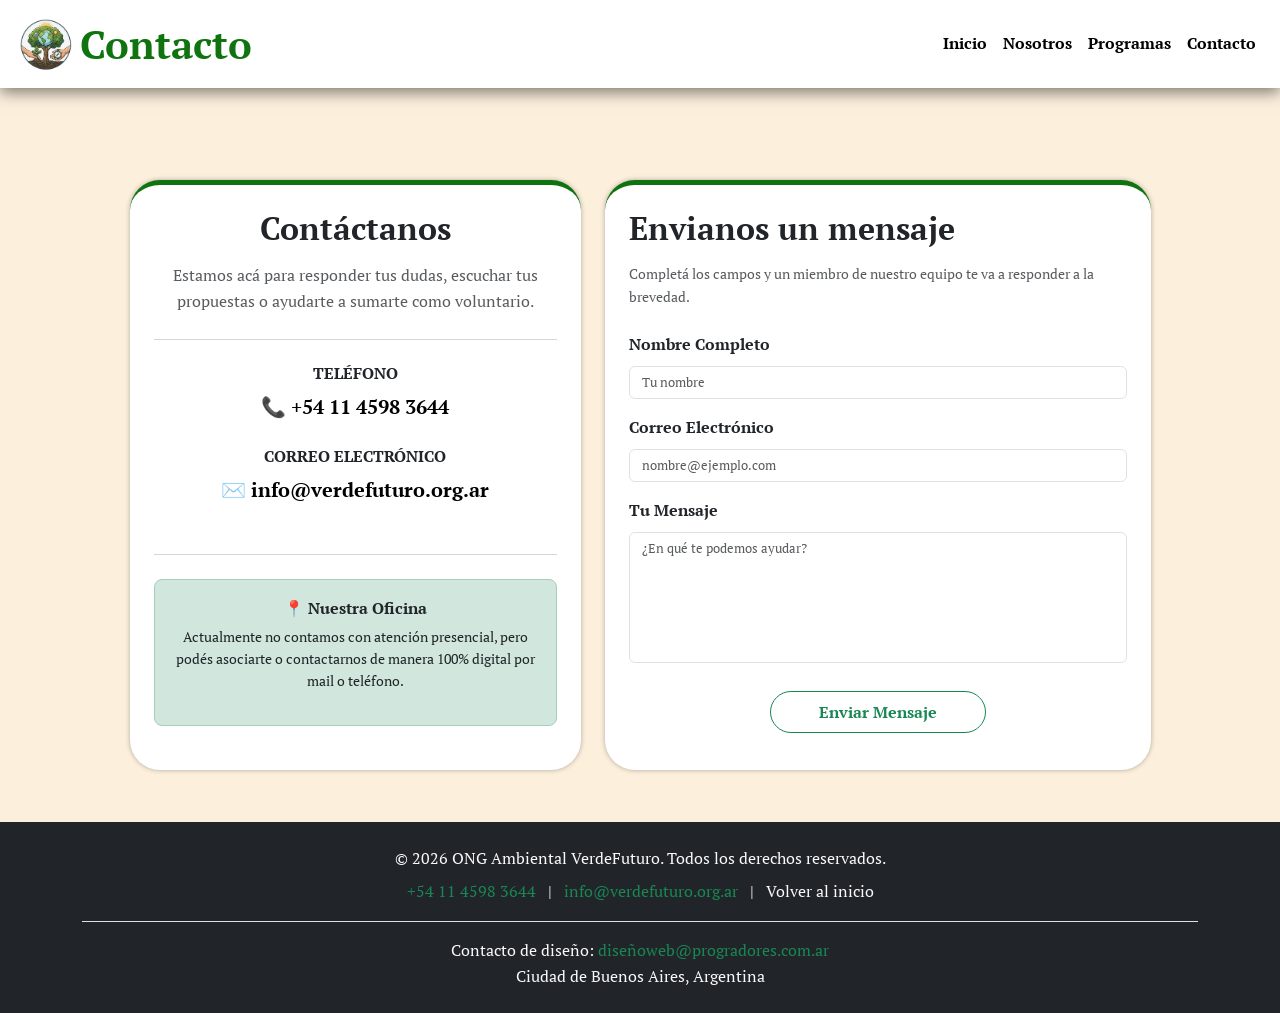
==== commit 94951314: "fix: Corección de colores del address del footer que hacian que no sea vea" ====
--- a/contacto.html
+++ b/contacto.html
@@ -92,8 +92,8 @@
                 <a href="mailto:info@verdefuturo.org.ar" class="text-success text-decoration-none mx-2">info@verdefuturo.org.ar</a> | 
                 <a href="#subir-al-inicio" class="text-light text-decoration-none mx-2">Volver al inicio</a>
             </div>
-            <address class="text-muted small m-0 border-top pt-3">
-                Contacto de diseño: <a href="mailto:diseñoweb@progradores.com.ar" class="text-muted text-decoration-none">diseñoweb@progradores.com.ar</a><br>
+            <address class="m-0 border-top pt-3">
+                Contacto de diseño: <a href="mailto:diseñoweb@progradores.com.ar" class="text-success text-decoration-none">diseñoweb@progradores.com.ar</a><br>
                 Ciudad de Buenos Aires, Argentina
             </address>
         </div>
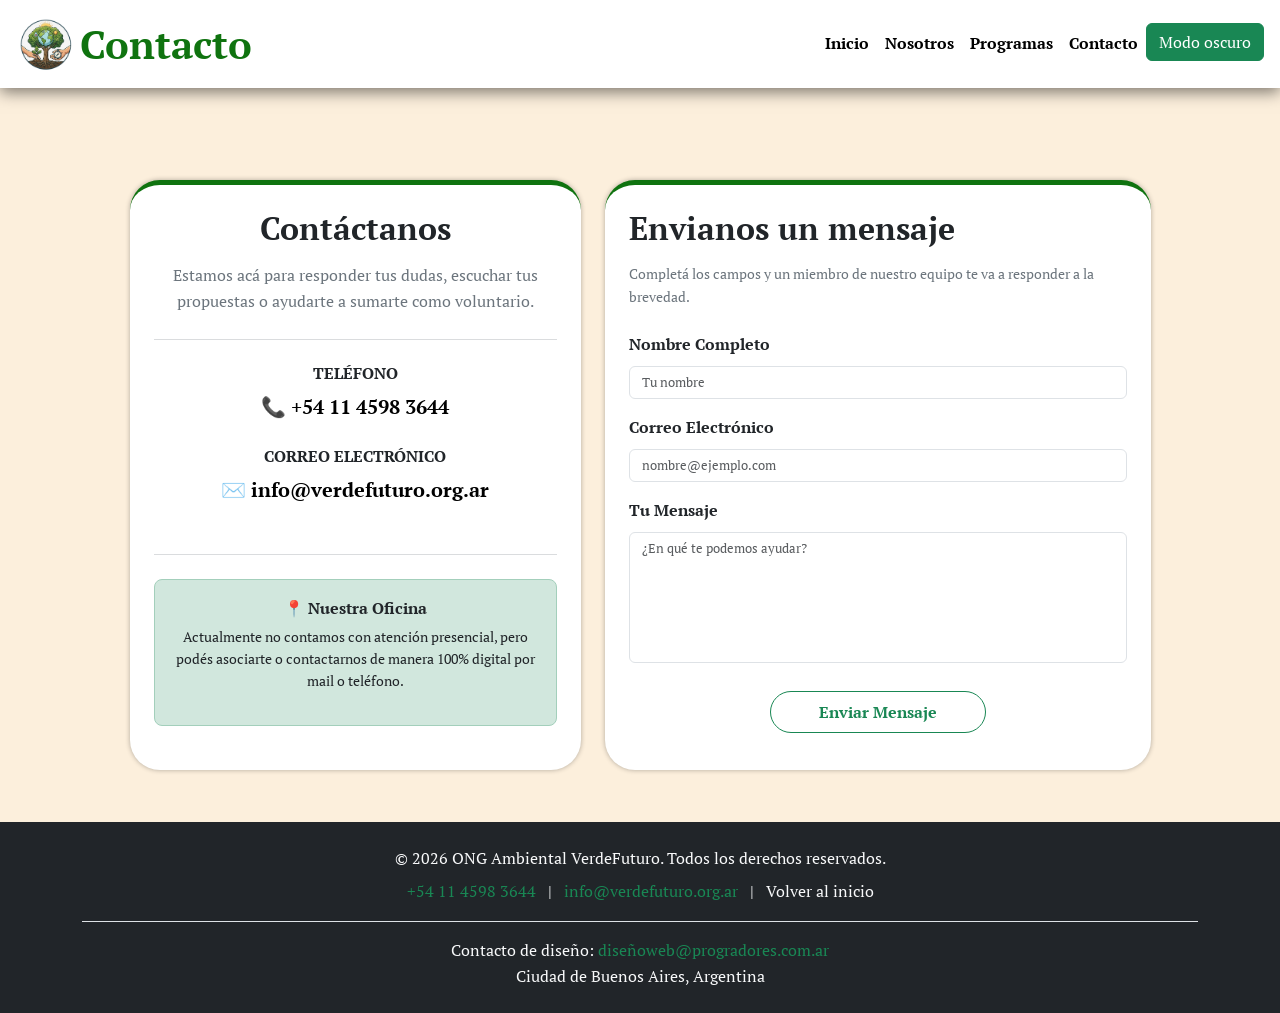
==== commit 8bf2f11a: "refactor: mejoro estructura html, agrego boton de modo oscuro y vinculo script" ====
--- a/contacto.html
+++ b/contacto.html
@@ -26,19 +26,20 @@
                     <li class="nav-item"><a class="nav-link" href="nosotros.html">Nosotros</a></li>
                     <li class="nav-item"><a class="nav-link" href="programas.html">Programas</a></li>
                     <li class="nav-item"><a class="nav-link" href="contacto.html">Contacto</a></li>
+                    <li class="nav-item"><button class="btn btn-success" id="btn-modo-oscuro">Modo oscuro</button></li>
                 </ul>
             </div>
         </nav>
     </header>
     <main class="container my-5">
         <div class="row g-4 justify-content-center">
-            
-            <div class="col-12 col-md-5 d-flex">
+            <!--Información de contacto-->
+            <section class="col-12 col-md-5 d-flex">
                 <div class="estilo-container borde-sup-verde h-100 contenedor-texto justify-content-start">
                     <h2 class="mb-3 titulos">Contáctanos</h2>
-                    <p class="text-muted mb-0">Estamos acá para responder tus dudas, escuchar tus propuestas o ayudarte a sumarte como voluntario.</p>
+                    <p class="text-secondary mb-0">Estamos acá para responder tus dudas, escuchar tus propuestas o ayudarte a sumarte como voluntario.</p>
                     
-                    <hr class="text-muted my-4 w-100">
+                    <hr class="text-secondary my-4 w-100">
 
                     <div class="mb-4">
                         <h3 class="fs-6 sub-contacto mb-2">Teléfono</h3>
@@ -50,18 +51,19 @@
                         <a href="mailto:info@verdefuturo.org.ar" class="link-contacto">✉️ info@verdefuturo.org.ar</a>
                     </div>
 
-                    <hr class="text-muted my-4 w-100">
+                    <hr class="text-secondary my-4 w-100">
 
-                    <div class="bg-success-subtle rounded-3 p-3 border border-success-subtle"> 
+                    <div class="tarjeta-oficina"> 
                         <strong class="d-block mb-1">📍 Nuestra Oficina</strong>
-                        <p class="small text-dark">Actualmente no contamos con atención presencial, pero podés asociarte o contactarnos de manera 100% digital por mail o teléfono.</p>
+                        <p class="small">Actualmente no contamos con atención presencial, pero podés asociarte o contactarnos de manera 100% digital por mail o teléfono.</p>
                     </div>
                 </div>
-            </div>
+            </section>
+            <!--Formulario de contacto-->
             <div class="col-12 col-md-6">
                 <form class="estilo-container borde-sup-verde h-100 d-flex flex-column w-100 p-4">
                     <h2 class="mb-3 titulos">Envianos un mensaje</h2>
-                    <p class="text-muted small mb-4">Completá los campos y un miembro de nuestro equipo te va a responder a la brevedad.</p>
+                    <p class="text-secondary small mb-4">Completá los campos y un miembro de nuestro equipo te va a responder a la brevedad.</p>
 
                     <div class="mb-3">
                         <label for="nombreContacto" class="form-label">Nombre Completo</label>
@@ -99,5 +101,6 @@
         </div>
     </footer>
     <script src="https://cdn.jsdelivr.net/npm/bootstrap@5.3.3/dist/js/bootstrap.bundle.min.js"></script>
+    <script src="js/main.js"></script>
 </body>
 </html>
--- a/css/estilos.css
+++ b/css/estilos.css
@@ -3,6 +3,8 @@
     /* Paleta de Colores*/
     --color-primario: rgb(15, 115, 15);
     --color-secundario: #2ba329;
+    --color-resaltado-modo-oscuro: rgb(46, 139, 46);
+
     --color-caja: white;
     --color-texto-oscuro: black;
     /* Sombras y Animaciones */
@@ -139,6 +141,14 @@
     padding-left: 1.2rem;
 }
 
+.tarjeta-oficina {
+    padding: 1rem; 
+    border-radius: 0.5rem; 
+    border: 1px solid; 
+    background-color: #d1e7dd; 
+    border-color: #a3cfbb;
+}
+
 #subir-al-inicio { /* Evita que el menú sticky tape el inicio al usar enlaces # */
     scroll-margin-top: 100px; 
 }
@@ -228,4 +238,71 @@
   width: 100%;
   font-weight: bold;
   display: inline-block;
+}
+
+/* MODO OSCURO */
+
+/* Modo oscuro del HEADER*/
+body.modo-oscuro header{
+    background-color: #26292d;
+    box-shadow: 0 4px 15px rgba(255, 255, 255, 0.114);
+}
+body.modo-oscuro .nav-link{
+    color: #e2dacb;
+}
+body.modo-oscuro .nav-link:hover{
+    color: var(--color-resaltado-modo-oscuro);
+}
+body.modo-oscuro h1{
+    color: var(--color-resaltado-modo-oscuro);
+}
+
+body.modo-oscuro .navbar-toggler-icon {
+    filter: invert(1);
+}
+
+/* Modo oscuro del CUERPO */
+body.modo-oscuro{
+    background-color: #121814;
+    color: #e2dacb;
+}
+body.modo-oscuro .estilo-container{
+    background-color: #1f2621;
+    border-color: #2d3830;
+}
+body.modo-oscuro .menu-texto h2{
+    color: rgba(0, 0, 0, 0.82);
+}
+body.modo-oscuro .contenedor-resaltado{
+    color: var(--color-resaltado-modo-oscuro);
+}
+body.modo-oscuro .card{
+    background-color: #2a312d;
+    color: #e2dacb;
+}
+
+/* Modo oscuro del Formulario */
+body.modo-oscuro .form-control, body.modo-oscuro .form-select{
+    background-color: #2a312d;
+    color: #e2dacb;
+}
+
+body.modo-oscuro .form-control::placeholder{
+    color: #e2dacb;
+}
+
+/* Modo oscuro Contacto */
+body.modo-oscuro a{
+    color:#e2dacb;
+}
+
+body.modo-oscuro .tarjeta-oficina {
+    /* El color verde oscuro personalizado para el contenedor */
+    background-color: rgba(25, 135, 84, 0.2);
+    border-color: rgba(25, 135, 84, 0.4);
+}
+
+/* El texto cambia al color claro */
+body.modo-oscuro .tarjeta-oficina .c-black {
+    color: #e2dacb;
 }
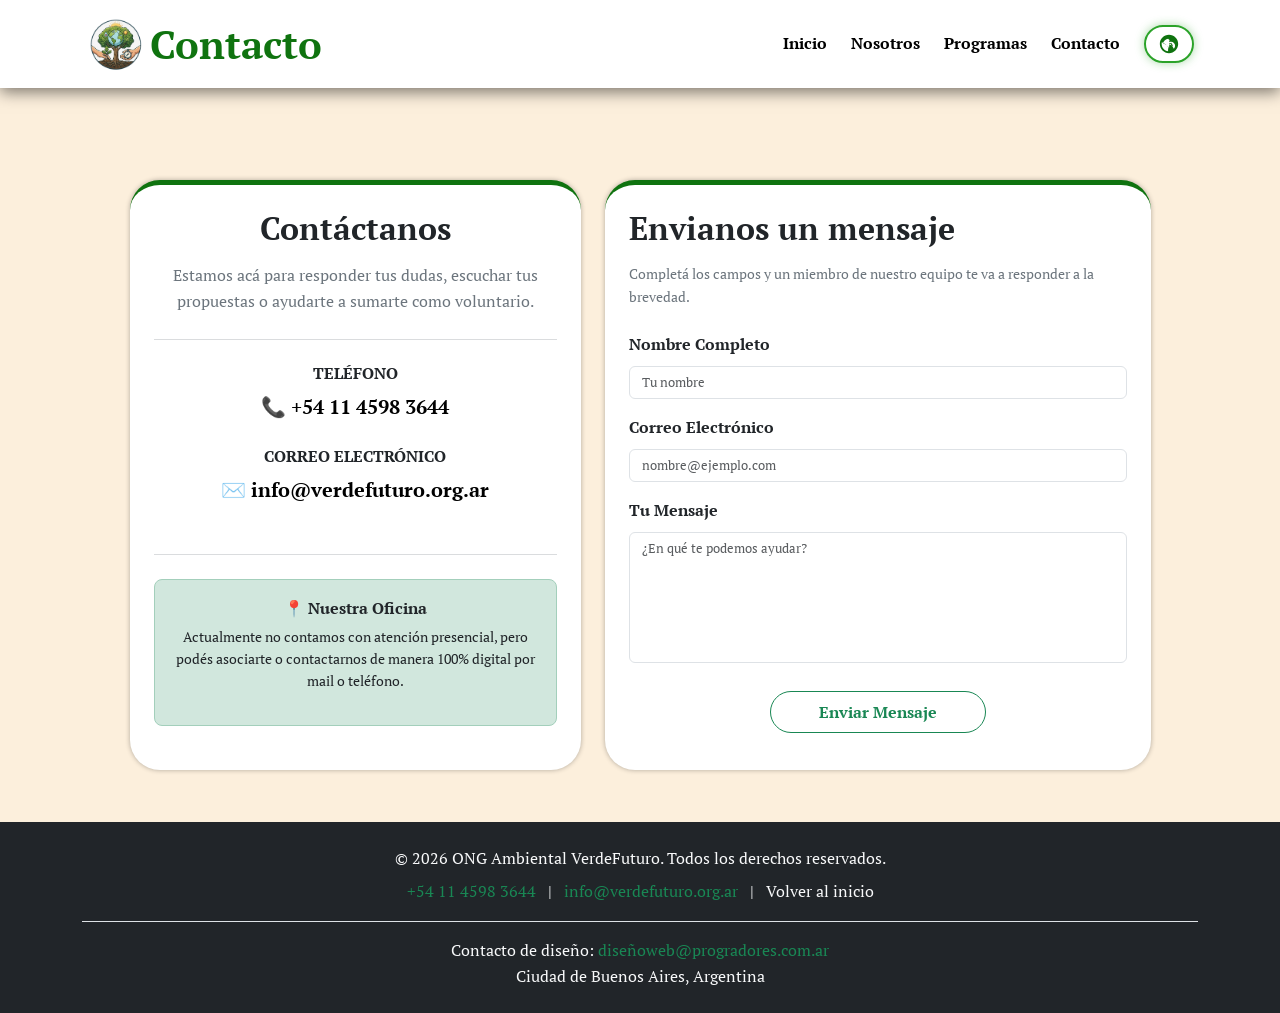
==== commit cbfc2a6b: "feat: 1.Coloque un nuevo boton con hover en contacto.html, index.html, nosotros.html, programas.html" ====
--- a/contacto.html
+++ b/contacto.html
@@ -1,5 +1,5 @@
 <!DOCTYPE html>
-<html lang="es">
+<html lang="es" data-bs-theme="light">
 <head>
     <meta charset="UTF-8">
     <meta name="viewport" content="width=device-width, initial-scale=1.0">
@@ -12,7 +12,7 @@
 </head>
 <body id="subir-al-inicio">
     <header> 
-        <nav class="navbar navbar-expand-lg px-3">
+        <nav class="navbar navbar-expand-lg px-3 container">
             <div class="navbar-brand logo d-flex align-items-center gap-1">
                 <a href="index.html"><img src="imagenes/verdefuturo.png" alt="Logotipo de la ONG" class="d-inline-block align-text-top" loading="lazy"></a>
                 <h1 id="titulo">Contacto</h1>
@@ -21,19 +21,25 @@
                 <span class="navbar-toggler-icon"></span>
             </button>
             <div class="collapse navbar-collapse" id="menuCelular">
-                <ul class="navbar-nav ms-auto text-center">
+                <ul class="navbar-nav ms-auto text-center align-items-center gap-2 fw-semibold">
                     <li class="nav-item"><a class="nav-link" href="index.html">Inicio</a></li>
                     <li class="nav-item"><a class="nav-link" href="nosotros.html">Nosotros</a></li>
                     <li class="nav-item"><a class="nav-link" href="programas.html">Programas</a></li>
                     <li class="nav-item"><a class="nav-link" href="contacto.html">Contacto</a></li>
-                    <li class="nav-item"><button class="btn btn-success" id="btn-modo-oscuro">Modo oscuro</button></li>
+                    
+                    <li class="nav-item ms-2 d-flex align-items-center">
+                        <button class="btn rounded-pill d-flex align-items-center justify-content-center btn-modo-ambiental" id="btn-modo-oscuro" type="button" aria-label="Cambiar modo de color">
+                            <svg xmlns="http://www.w3.org/2000/svg" width="22" height="22" viewBox="0 0 24 24">
+                                <path d="M12 2C6.48 2 2 6.48 2 12s4.48 10 10 10 10-4.48 10-10S17.52 2 12 2zm-1 17.93c-3.95-.49-7-3.85-7-7.93 0-.62.08-1.21.21-1.79 2.89 1.18 5.43 3.09 7.33 5.55-.33.77-.54 1.62-.54 2.17zm1.18-4.11c-1.87-2.11-4.22-3.72-6.88-4.66.86-2.5 3.1-4.33 5.8-4.94.33.64.9 1.17 1.6 1.48-.33.72-.5 1.5-.47 2.29.61-.31 1.29-.49 2.02-.49 2.43 0 4.4 1.97 4.4 4.4 0 1.25-.52 2.38-1.36 3.19-1.46-2.73-3.23-5.06-5.11-6.27zm3.12 1.34c.43-.4.7-1 .7-1.66 0-1.32-1.08-2.4-2.4-2.4-.41 0-.79.11-1.12.29-.02-.46.08-.94.3-1.38.38-.79 1.12-1.33 2.01-1.44-.07.45.02.91.25 1.32.33.61.9 1.05 1.57 1.22-1.31.42-1.31 4.05-1.31 4.05z"/>
+                            </svg>
+                        </button>
+                    </li>
                 </ul>
             </div>
         </nav>
     </header>
     <main class="container my-5">
         <div class="row g-4 justify-content-center">
-            <!--Información de contacto-->
             <section class="col-12 col-md-5 d-flex">
                 <div class="estilo-container borde-sup-verde h-100 contenedor-texto justify-content-start">
                     <h2 class="mb-3 titulos">Contáctanos</h2>
@@ -59,7 +65,6 @@
                     </div>
                 </div>
             </section>
-            <!--Formulario de contacto-->
             <div class="col-12 col-md-6">
                 <form class="estilo-container borde-sup-verde h-100 d-flex flex-column w-100 p-4">
                     <h2 class="mb-3 titulos">Envianos un mensaje</h2>
--- a/css/estilos.css
+++ b/css/estilos.css
@@ -240,6 +240,30 @@
   display: inline-block;
 }
 
+/* CONFIGURACIÓN BASE DEL BOTÓN AMBIENTAL (MARCO Y SOMBRA VERDE) */
+.btn-modo-ambiental {
+    background-color: transparent;
+    border: 2px solid var(--color-secundario);
+    box-shadow: 0 0 10px rgba(43, 163, 41, 0.4);
+    transition: all var(--transicion-suave);
+    padding: 6px 12px;
+}
+
+/* Resplandor verde más intenso al pasar el mouse (hover) o hacer foco */
+.btn-modo-ambiental:hover,
+.btn-modo-ambiental:focus {
+    box-shadow: 0 0 18px rgba(43, 163, 41, 0.9);
+    border-color: var(--color-primario);
+    background-color: rgba(43, 163, 41, 0.08);
+}
+
+/* El ícono se renderiza en el color verde primario en modo claro */
+.btn-modo-ambiental svg {
+    fill: var(--color-primario);
+    transition: fill var(--transicion-suave);
+}
+
+
 /* MODO OSCURO */
 
 /* Modo oscuro del HEADER*/
@@ -305,4 +329,9 @@
 /* El texto cambia al color claro */
 body.modo-oscuro .tarjeta-oficina .c-black {
     color: #e2dacb;
+}
+
+/* Cambios del Botón Ambiental en Modo Oscuro (Ícono Blanco) */
+body.modo-oscuro .btn-modo-ambiental svg {
+    fill: #ffffff;
 }
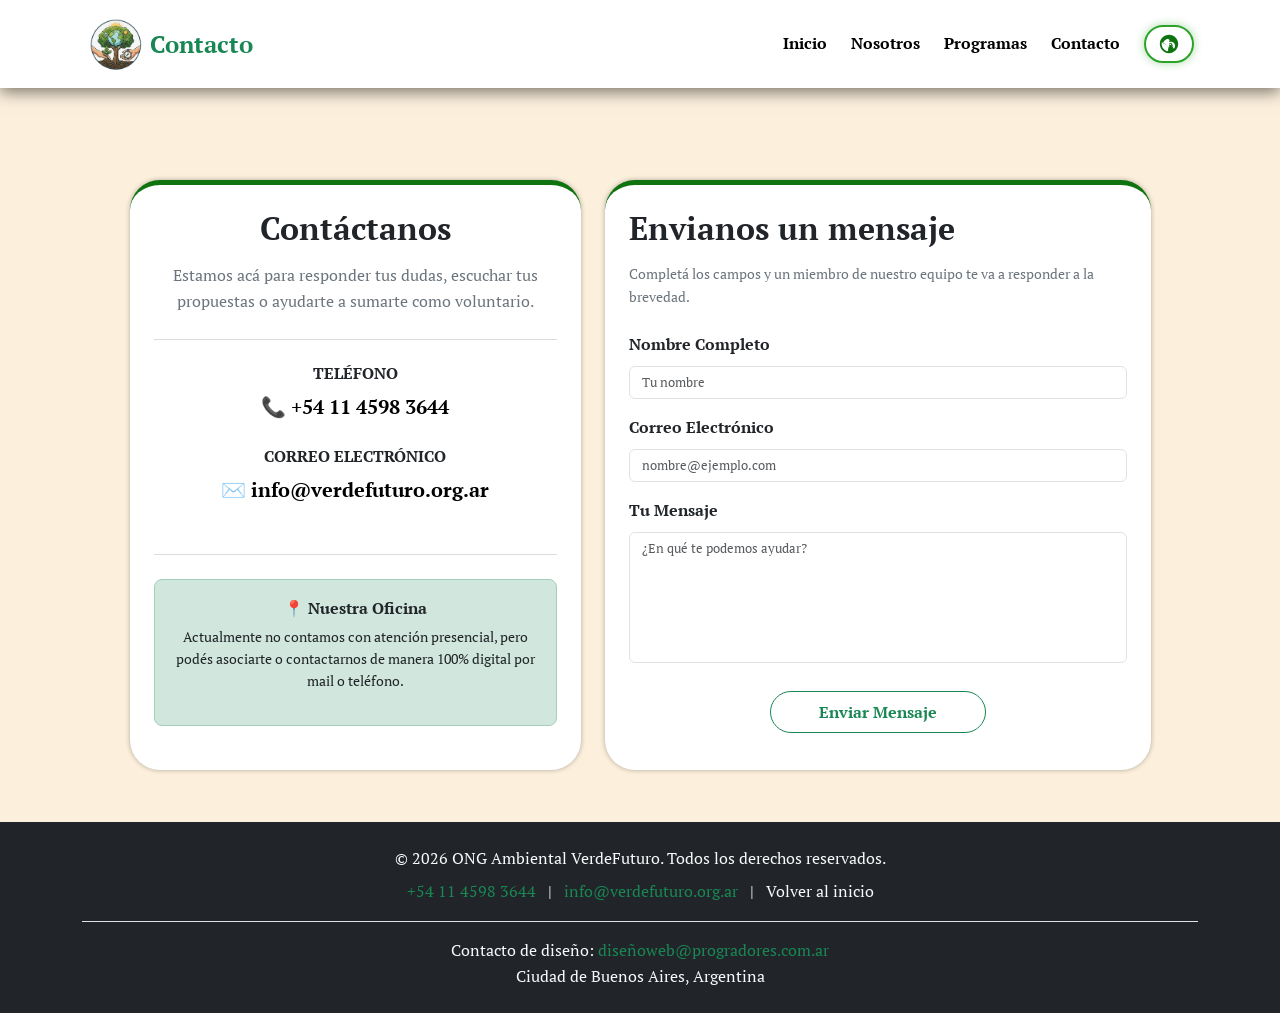
==== commit bbcfa816: "feat: 1.Coloque una transición para todos los html al pasar modo oscuro. 2.Arregle las tarjetas de n" ====
--- a/contacto.html
+++ b/contacto.html
@@ -15,7 +15,7 @@
         <nav class="navbar navbar-expand-lg px-3 container">
             <div class="navbar-brand logo d-flex align-items-center gap-1">
                 <a href="index.html"><img src="imagenes/verdefuturo.png" alt="Logotipo de la ONG" class="d-inline-block align-text-top" loading="lazy"></a>
-                <h1 id="titulo">Contacto</h1>
+                <h1 id="titulo" class="fs-4 m-0 fw-bold text-success">Contacto</h1>
             </div>
             <button class="navbar-toggler" type="button" data-bs-toggle="collapse" data-bs-target="#menuCelular">
                 <span class="navbar-toggler-icon"></span>
--- a/css/estilos.css
+++ b/css/estilos.css
@@ -28,6 +28,16 @@
     line-height: 1.6;   /* Separación de renglones */
     margin: 0 auto;     /* Separación del resto de los elementos */
     background-color: rgb(252, 239, 220);
+}
+
+/* TRANSICIÓN DE MODO BLANCO A MODO OSCURO */
+
+body, 
+.estilo-container, 
+.card, 
+.bg-body-tertiary, 
+h1, h2, h3, p, a, nav {
+    transition: background-color 0.4s ease, color 0.4s ease, border-color 0.4s ease;
 }
 
 main{
@@ -79,6 +89,7 @@
     justify-content: center;
     align-items: center;
     margin-bottom: 1.5rem;  /* Separación con que bloque inferior*/
+    margin-top: 0 !important;
 }  
 
 .menu-texto{
